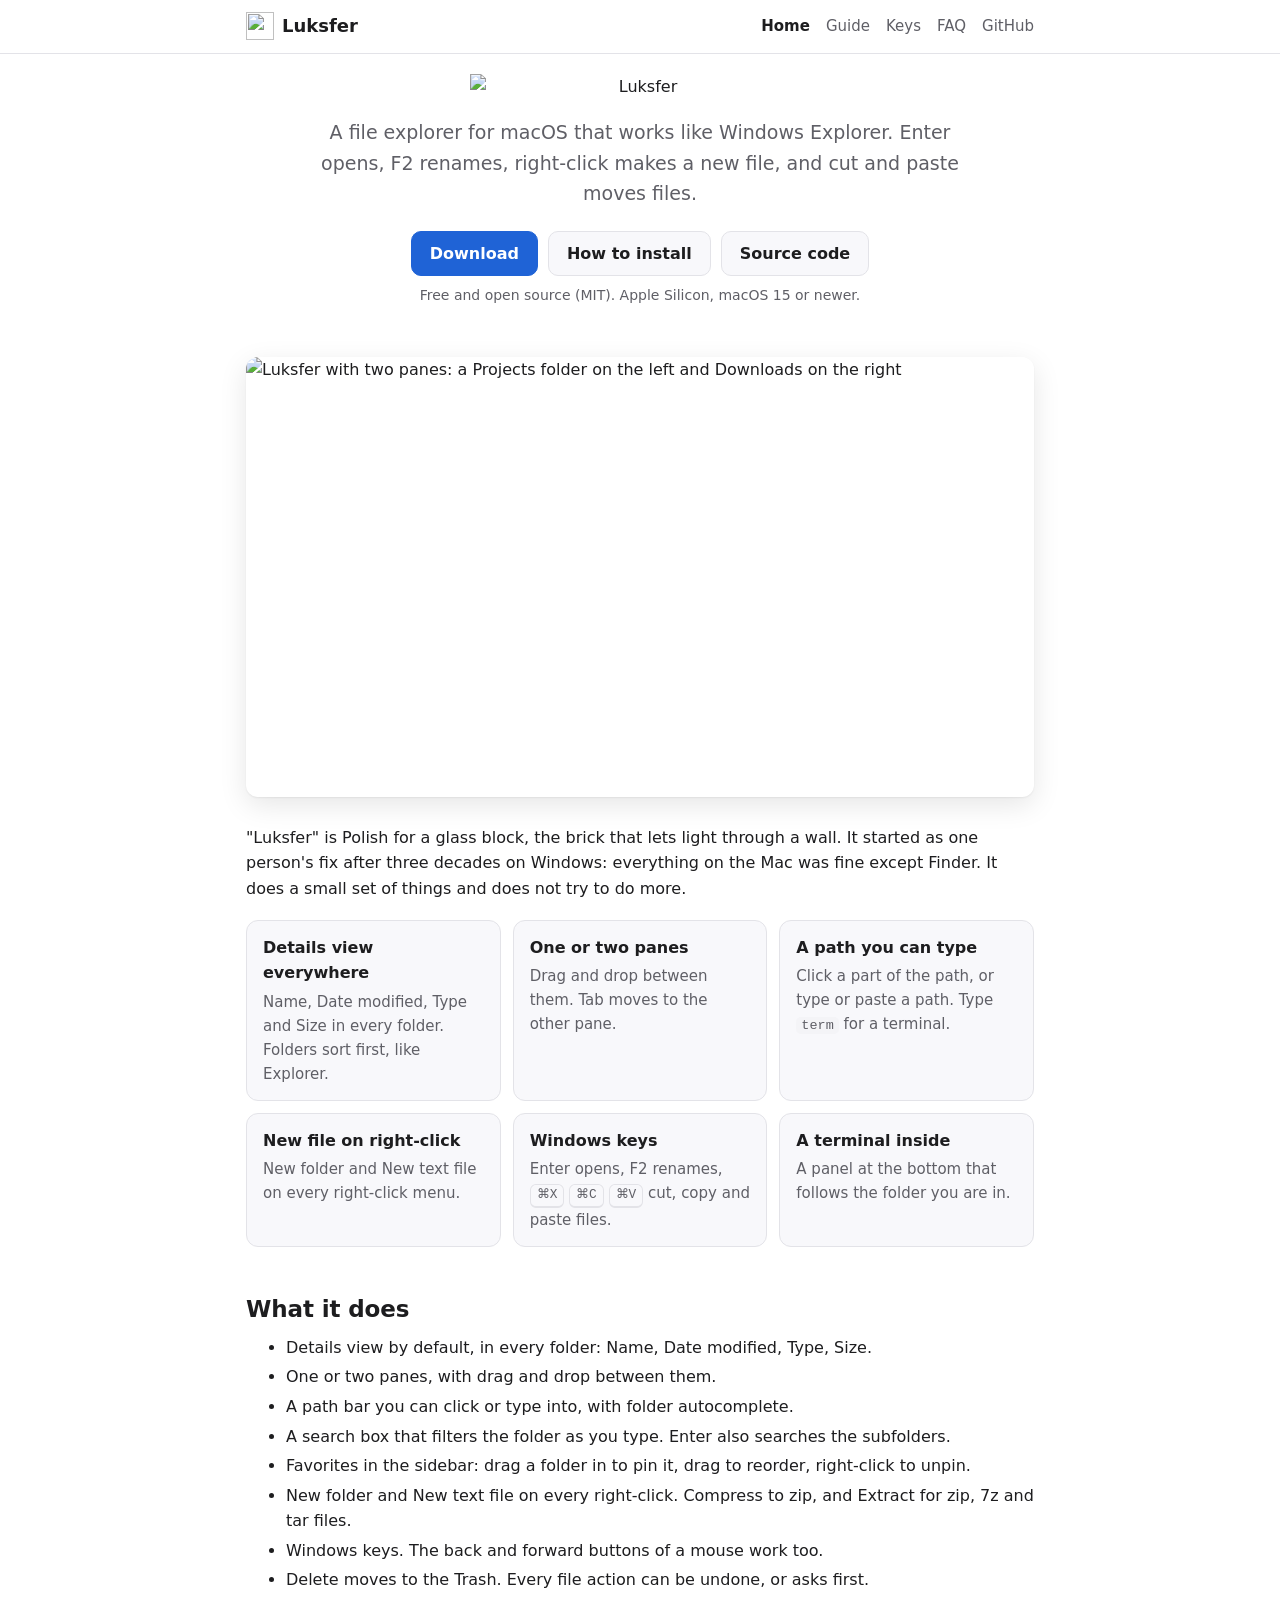
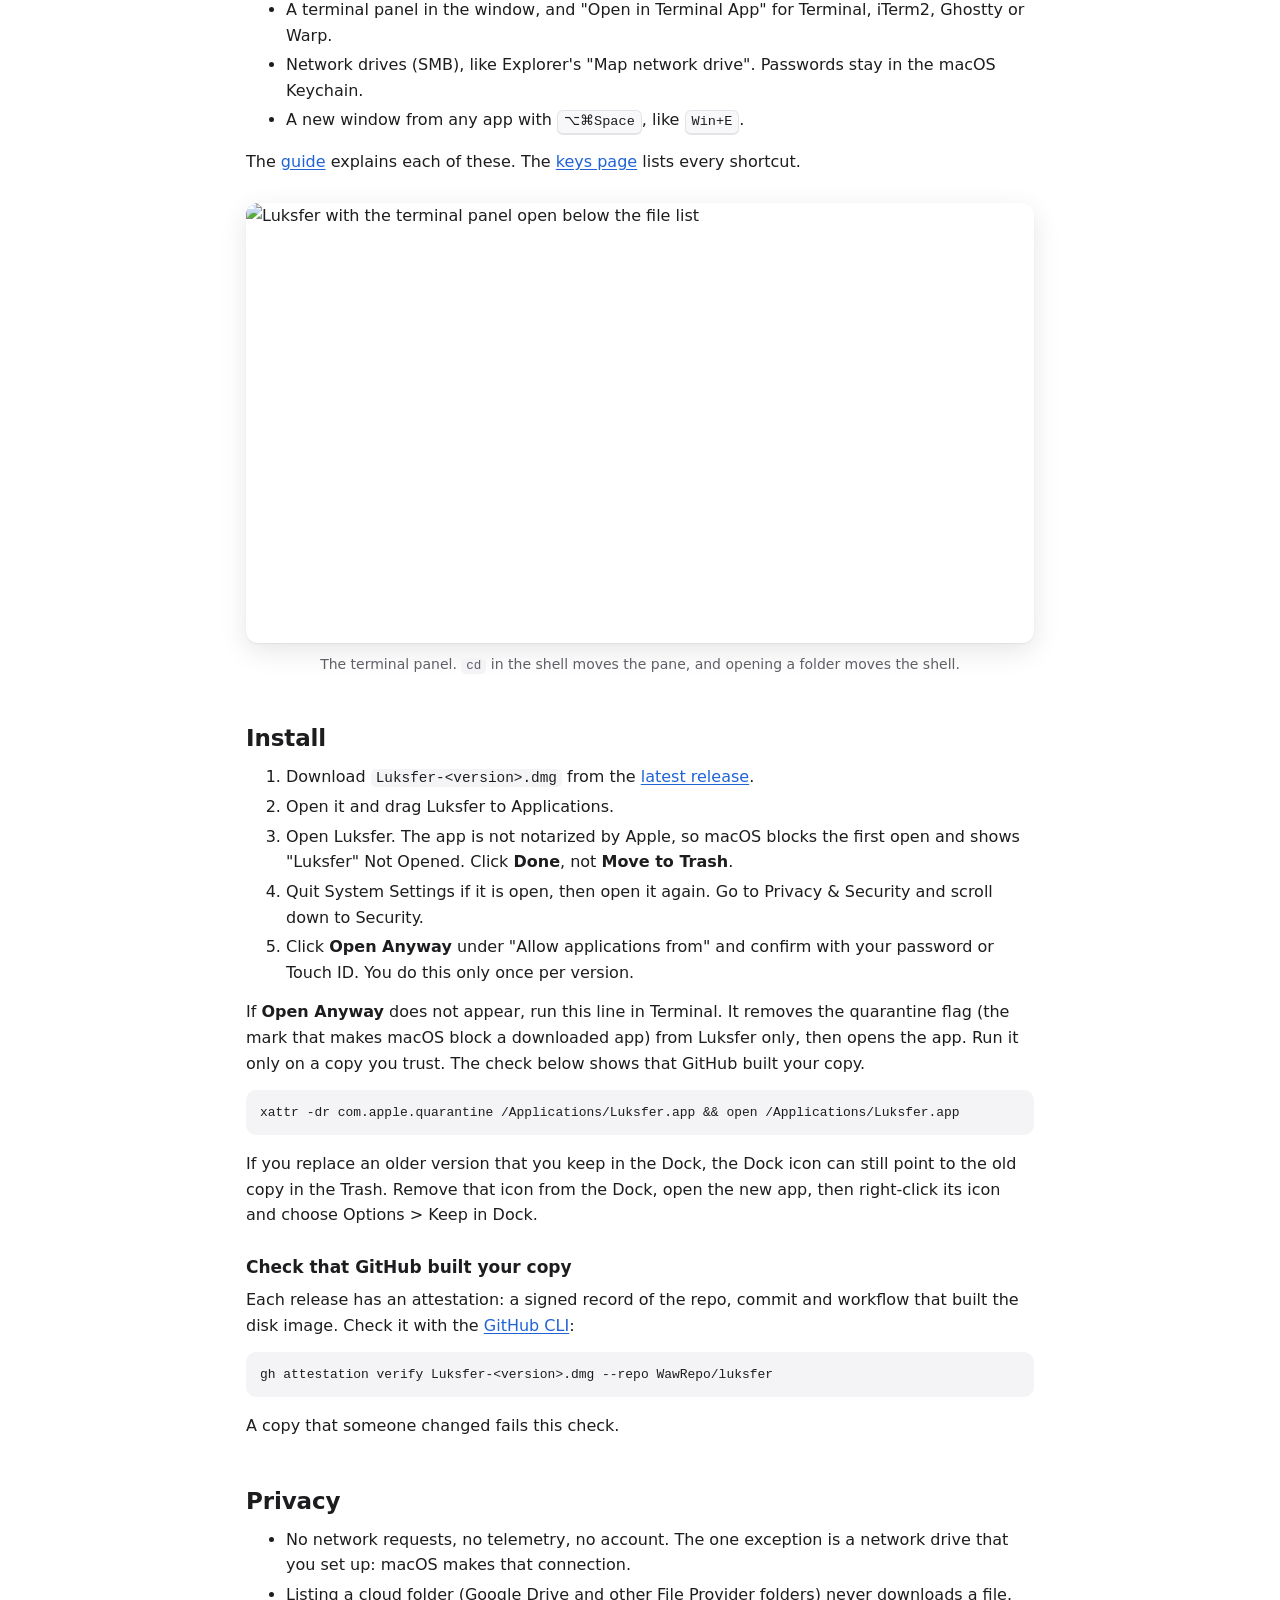
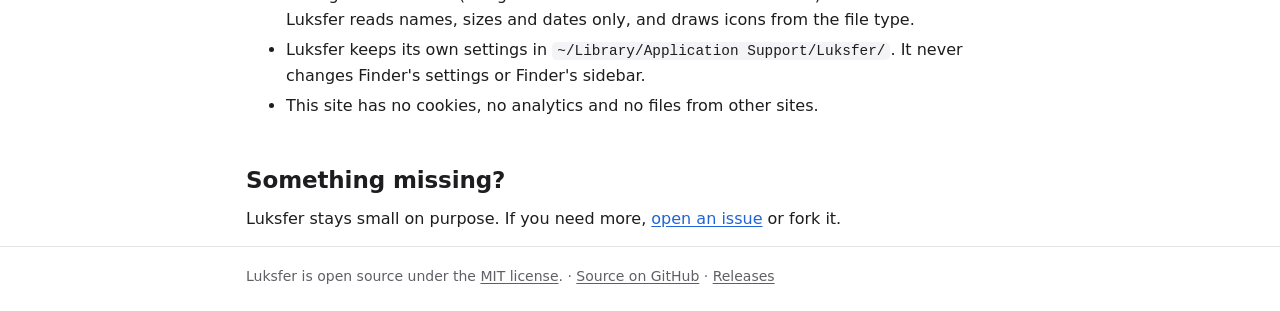
==== site/index.html @ f511fc3c "Add a docs site for GitHub Pages site/ holds four plain HTML pages: Home with the install steps, a G" ====
<!doctype html>
<html lang="en">
<head>
<meta charset="utf-8">
<meta name="viewport" content="width=device-width, initial-scale=1">
<title>Luksfer</title>
<meta name="description" content="Luksfer is a free, open source file explorer for macOS that works like Windows Explorer.">
<link rel="icon" href="images/favicon.png">
<link rel="stylesheet" href="style.css">
</head>
<body>
<header class="top">
  <div class="wrap">
    <a class="brand" href="./"><img src="images/icon.png" alt="">Luksfer</a>
    <nav>
      <a href="./" aria-current="page">Home</a>
      <a href="guide.html">Guide</a>
      <a href="keys.html">Keys</a>
      <a href="faq.html">FAQ</a>
      <a href="https://github.com/WawRepo/luksfer">GitHub</a>
    </nav>
  </div>
</header>

<main class="wrap">
  <section class="hero">
    <h1 class="hidden-title">Luksfer</h1>
    <img class="logo" src="images/logo.png" alt="Luksfer">
    <p class="lead">A file explorer for macOS that works like Windows Explorer. Enter opens, F2 renames,
      right-click makes a new file, and cut and paste moves files.</p>
    <div class="buttons">
      <a class="button primary" href="https://github.com/WawRepo/luksfer/releases/latest">Download</a>
      <a class="button" href="#install">How to install</a>
      <a class="button" href="https://github.com/WawRepo/luksfer">Source code</a>
    </div>
    <p class="muted small">Free and open source (MIT). Apple Silicon, macOS 15 or newer.</p>
  </section>

  <img class="shot" src="images/two-panes.png" width="1360" height="760"
       alt="Luksfer with two panes: a Projects folder on the left and Downloads on the right">

  <p>"Luksfer" is Polish for a glass block, the brick that lets light through a wall. It started as
    one person's fix after three decades on Windows: everything on the Mac was fine except Finder.
    It does a small set of things and does not try to do more.</p>

  <div class="cards">
    <div class="card"><h3>Details view everywhere</h3><p>Name, Date modified, Type and Size in every folder. Folders sort first, like Explorer.</p></div>
    <div class="card"><h3>One or two panes</h3><p>Drag and drop between them. Tab moves to the other pane.</p></div>
    <div class="card"><h3>A path you can type</h3><p>Click a part of the path, or type or paste a path. Type <code>term</code> for a terminal.</p></div>
    <div class="card"><h3>New file on right-click</h3><p>New folder and New text file on every right-click menu.</p></div>
    <div class="card"><h3>Windows keys</h3><p>Enter opens, F2 renames, <kbd>⌘X</kbd> <kbd>⌘C</kbd> <kbd>⌘V</kbd> cut, copy and paste files.</p></div>
    <div class="card"><h3>A terminal inside</h3><p>A panel at the bottom that follows the folder you are in.</p></div>
  </div>

  <h2>What it does</h2>
  <ul>
    <li>Details view by default, in every folder: Name, Date modified, Type, Size.</li>
    <li>One or two panes, with drag and drop between them.</li>
    <li>A path bar you can click or type into, with folder autocomplete.</li>
    <li>A search box that filters the folder as you type. Enter also searches the subfolders.</li>
    <li>Favorites in the sidebar: drag a folder in to pin it, drag to reorder, right-click to unpin.</li>
    <li>New folder and New text file on every right-click. Compress to zip, and Extract for zip, 7z and tar files.</li>
    <li>Windows keys. The back and forward buttons of a mouse work too.</li>
    <li>Delete moves to the Trash. Every file action can be undone, or asks first.</li>
    <li>A terminal panel in the window, and "Open in Terminal App" for Terminal, iTerm2, Ghostty or Warp.</li>
    <li>Network drives (SMB), like Explorer's "Map network drive". Passwords stay in the macOS Keychain.</li>
    <li>A new window from any app with <kbd>⌥⌘Space</kbd>, like <kbd>Win+E</kbd>.</li>
  </ul>
  <p>The <a href="guide.html">guide</a> explains each of these. The <a href="keys.html">keys page</a> lists every shortcut.</p>

  <figure>
    <img class="shot" src="images/terminal.png" width="1360" height="760"
         alt="Luksfer with the terminal panel open below the file list">
    <figcaption>The terminal panel. <code>cd</code> in the shell moves the pane, and opening a folder moves the shell.</figcaption>
  </figure>

  <h2 id="install">Install</h2>
  <ol>
    <li>Download <code>Luksfer-&lt;version&gt;.dmg</code> from the <a href="https://github.com/WawRepo/luksfer/releases/latest">latest release</a>.</li>
    <li>Open it and drag Luksfer to Applications.</li>
    <li>Open Luksfer. The app is not notarized by Apple, so macOS blocks the first open and shows
      "Luksfer" Not Opened. Click <strong>Done</strong>, not <strong>Move to Trash</strong>.</li>
    <li>Quit System Settings if it is open, then open it again. Go to Privacy &amp; Security and
      scroll down to Security.</li>
    <li>Click <strong>Open Anyway</strong> under "Allow applications from" and confirm with your
      password or Touch ID. You do this only once per version.</li>
  </ol>
  <p>If <strong>Open Anyway</strong> does not appear, run this line in Terminal. It removes the
    quarantine flag (the mark that makes macOS block a downloaded app) from Luksfer only, then opens
    the app. Run it only on a copy you trust. The check below shows that GitHub built your copy.</p>
  <pre><code>xattr -dr com.apple.quarantine /Applications/Luksfer.app &amp;&amp; open /Applications/Luksfer.app</code></pre>
  <p>If you replace an older version that you keep in the Dock, the Dock icon can still point to the
    old copy in the Trash. Remove that icon from the Dock, open the new app, then right-click its
    icon and choose Options &gt; Keep in Dock.</p>

  <h3 id="verify">Check that GitHub built your copy</h3>
  <p>Each release has an attestation: a signed record of the repo, commit and workflow that built the
    disk image. Check it with the <a href="https://cli.github.com">GitHub CLI</a>:</p>
  <pre><code>gh attestation verify Luksfer-&lt;version&gt;.dmg --repo WawRepo/luksfer</code></pre>
  <p>A copy that someone changed fails this check.</p>

  <h2>Privacy</h2>
  <ul>
    <li>No network requests, no telemetry, no account. The one exception is a network drive that you
      set up: macOS makes that connection.</li>
    <li>Listing a cloud folder (Google Drive and other File Provider folders) never downloads a file.
      Luksfer reads names, sizes and dates only, and draws icons from the file type.</li>
    <li>Luksfer keeps its own settings in <code>~/Library/Application Support/Luksfer/</code>. It never
      changes Finder's settings or Finder's sidebar.</li>
    <li>This site has no cookies, no analytics and no files from other sites.</li>
  </ul>

  <h2>Something missing?</h2>
  <p>Luksfer stays small on purpose. If you need more, <a href="https://github.com/WawRepo/luksfer/issues">open an issue</a>
    or fork it.</p>
</main>

<footer>
  <div class="wrap">
    Luksfer is open source under the <a href="https://github.com/WawRepo/luksfer/blob/main/LICENSE">MIT license</a>.
    · <a href="https://github.com/WawRepo/luksfer">Source on GitHub</a>
    · <a href="https://github.com/WawRepo/luksfer/releases">Releases</a>
  </div>
</footer>
</body>
</html>
---- site/style.css ----
/* Luksfer docs. System fonts only, no external files, light and dark. */
:root {
  --bg: #ffffff;
  --fg: #1d1d1f;
  --muted: #5f5f66;
  --line: #e3e3e8;
  --accent: #1f63d6;
  --accent-fg: #ffffff;
  --code-bg: #f4f4f7;
  --card: #f8f8fb;
  --shadow: 0 1px 2px rgba(0, 0, 0, .06), 0 8px 28px rgba(0, 0, 0, .10);
  color-scheme: light;
}
@media (prefers-color-scheme: dark) {
  :root:not([data-theme="light"]) {
    --bg: #151517;
    --fg: #ededf0;
    --muted: #a3a3ab;
    --line: #2d2d32;
    --accent: #6ea4ff;
    --accent-fg: #0b1a33;
    --code-bg: #222226;
    --card: #1c1c1f;
    --shadow: 0 1px 2px rgba(0, 0, 0, .4), 0 8px 28px rgba(0, 0, 0, .45);
    color-scheme: dark;
  }
}
:root[data-theme="dark"] {
  --bg: #151517;
  --fg: #ededf0;
  --muted: #a3a3ab;
  --line: #2d2d32;
  --accent: #6ea4ff;
  --accent-fg: #0b1a33;
  --code-bg: #222226;
  --card: #1c1c1f;
  --shadow: 0 1px 2px rgba(0, 0, 0, .4), 0 8px 28px rgba(0, 0, 0, .45);
  color-scheme: dark;
}

* { box-sizing: border-box; }
html { -webkit-text-size-adjust: 100%; }
body {
  margin: 0;
  background: var(--bg);
  color: var(--fg);
  font: 16px/1.6 -apple-system, BlinkMacSystemFont, "Segoe UI", system-ui, sans-serif;
}
a { color: var(--accent); text-underline-offset: 2px; }
img { max-width: 100%; height: auto; }

.wrap { max-width: 820px; margin: 0 auto; padding: 0 16px; }

/* Header */
.top { border-bottom: 1px solid var(--line); }
.top .wrap { display: flex; flex-wrap: wrap; align-items: center; gap: 8px 20px; padding-top: 12px; padding-bottom: 12px; }
.brand { display: flex; align-items: center; gap: 8px; color: var(--fg); text-decoration: none; font-weight: 600; font-size: 18px; }
.brand img { width: 28px; height: 28px; }
.top nav { display: flex; flex-wrap: wrap; gap: 4px 16px; margin-left: auto; }
.top nav a { color: var(--muted); text-decoration: none; font-size: 15px; padding: 2px 0; }
.top nav a:hover { color: var(--fg); }
.top nav a[aria-current="page"] { color: var(--fg); font-weight: 600; }

/* Text */
main { padding: 28px 0 48px; }
h1 { font-size: 32px; line-height: 1.2; margin: 0 0 12px; letter-spacing: -.01em; }
h2 { font-size: 23px; line-height: 1.3; margin: 44px 0 10px; padding-top: 4px; letter-spacing: -.005em; }
h3 { font-size: 17px; margin: 26px 0 6px; }
p, ul, ol { margin: 0 0 14px; }
li { margin: 4px 0; }
.lead { font-size: 19px; color: var(--muted); max-width: 640px; }
.muted { color: var(--muted); }
code, kbd, pre { font-family: ui-monospace, SFMono-Regular, Menlo, monospace; font-size: .9em; }
code { background: var(--code-bg); padding: 1px 5px; border-radius: 5px; }
pre { background: var(--code-bg); padding: 12px 14px; border-radius: 10px; overflow-x: auto; line-height: 1.45; margin: 0 0 16px; }
pre code { background: none; padding: 0; }
kbd {
  display: inline-block; min-width: 1.6em; padding: 0 6px; text-align: center;
  border: 1px solid var(--line); border-bottom-width: 2px; border-radius: 6px;
  background: var(--card); font-size: .85em; line-height: 1.6; white-space: nowrap;
}

/* Home */
.hidden-title { position: absolute; width: 1px; height: 1px; overflow: hidden; clip: rect(0 0 0 0); white-space: nowrap; }
.hero { text-align: center; padding: 12px 0 8px; }
.hero .logo { width: 340px; max-width: 80%; margin: 8px auto 18px; display: block; }
.hero .lead { margin: 0 auto 22px; }
.buttons { display: flex; flex-wrap: wrap; justify-content: center; gap: 10px; margin-bottom: 8px; }
.button {
  display: inline-block; padding: 9px 18px; border-radius: 10px; font-weight: 600; text-decoration: none;
  border: 1px solid var(--line); color: var(--fg); background: var(--card);
}
.button.primary { background: var(--accent); color: var(--accent-fg); border-color: var(--accent); }
.small { font-size: 14px; }
.shot { display: block; margin: 28px auto; border-radius: 12px; box-shadow: var(--shadow); }
figure { margin: 28px 0; }
figure .shot { margin: 0 auto 10px; }
figcaption { text-align: center; color: var(--muted); font-size: 14px; }

.cards { display: grid; grid-template-columns: repeat(auto-fit, minmax(220px, 1fr)); gap: 12px; margin: 18px 0; }
.card { border: 1px solid var(--line); background: var(--card); border-radius: 12px; padding: 14px 16px; }
.card h3 { margin: 0 0 4px; font-size: 16px; }
.card p { margin: 0; color: var(--muted); font-size: 15px; }

.note { border-left: 3px solid var(--accent); background: var(--card); padding: 10px 14px; border-radius: 0 10px 10px 0; margin: 0 0 16px; }

/* Tables */
.table { overflow-x: auto; margin: 0 0 18px; }
table { border-collapse: collapse; width: 100%; font-size: 15px; }
th, td { text-align: left; padding: 7px 10px; border-bottom: 1px solid var(--line); vertical-align: top; }
th { font-weight: 600; color: var(--muted); font-size: 13px; text-transform: uppercase; letter-spacing: .04em; }
td:first-child { white-space: nowrap; }

/* Guide: list of sections */
.toc { columns: 2 220px; padding-left: 20px; }

/* FAQ */
details { border-bottom: 1px solid var(--line); padding: 10px 0; }
details summary { cursor: pointer; font-weight: 600; }
details[open] summary { margin-bottom: 8px; }
details p:last-child, details ul:last-child { margin-bottom: 4px; }

/* Footer */
footer { border-top: 1px solid var(--line); color: var(--muted); font-size: 14px; }
footer .wrap { padding-top: 18px; padding-bottom: 28px; }
footer a { color: var(--muted); }
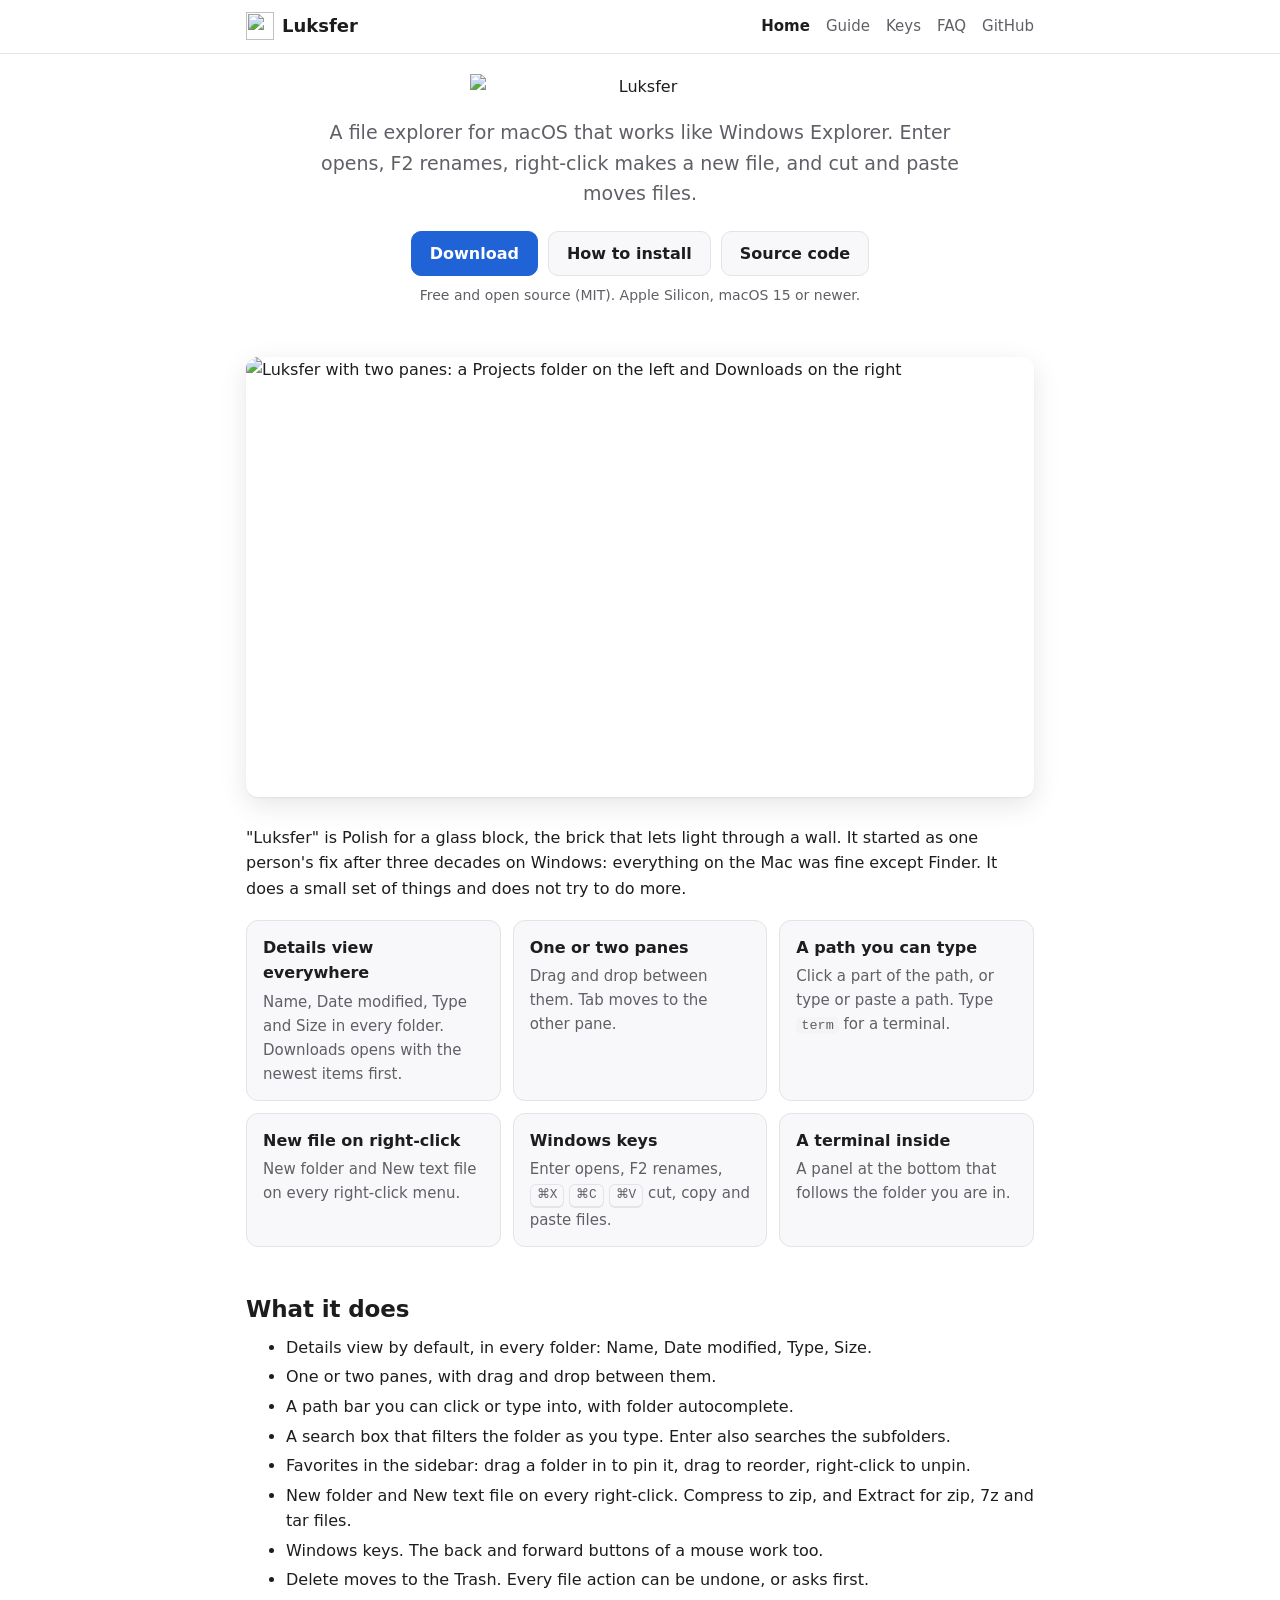
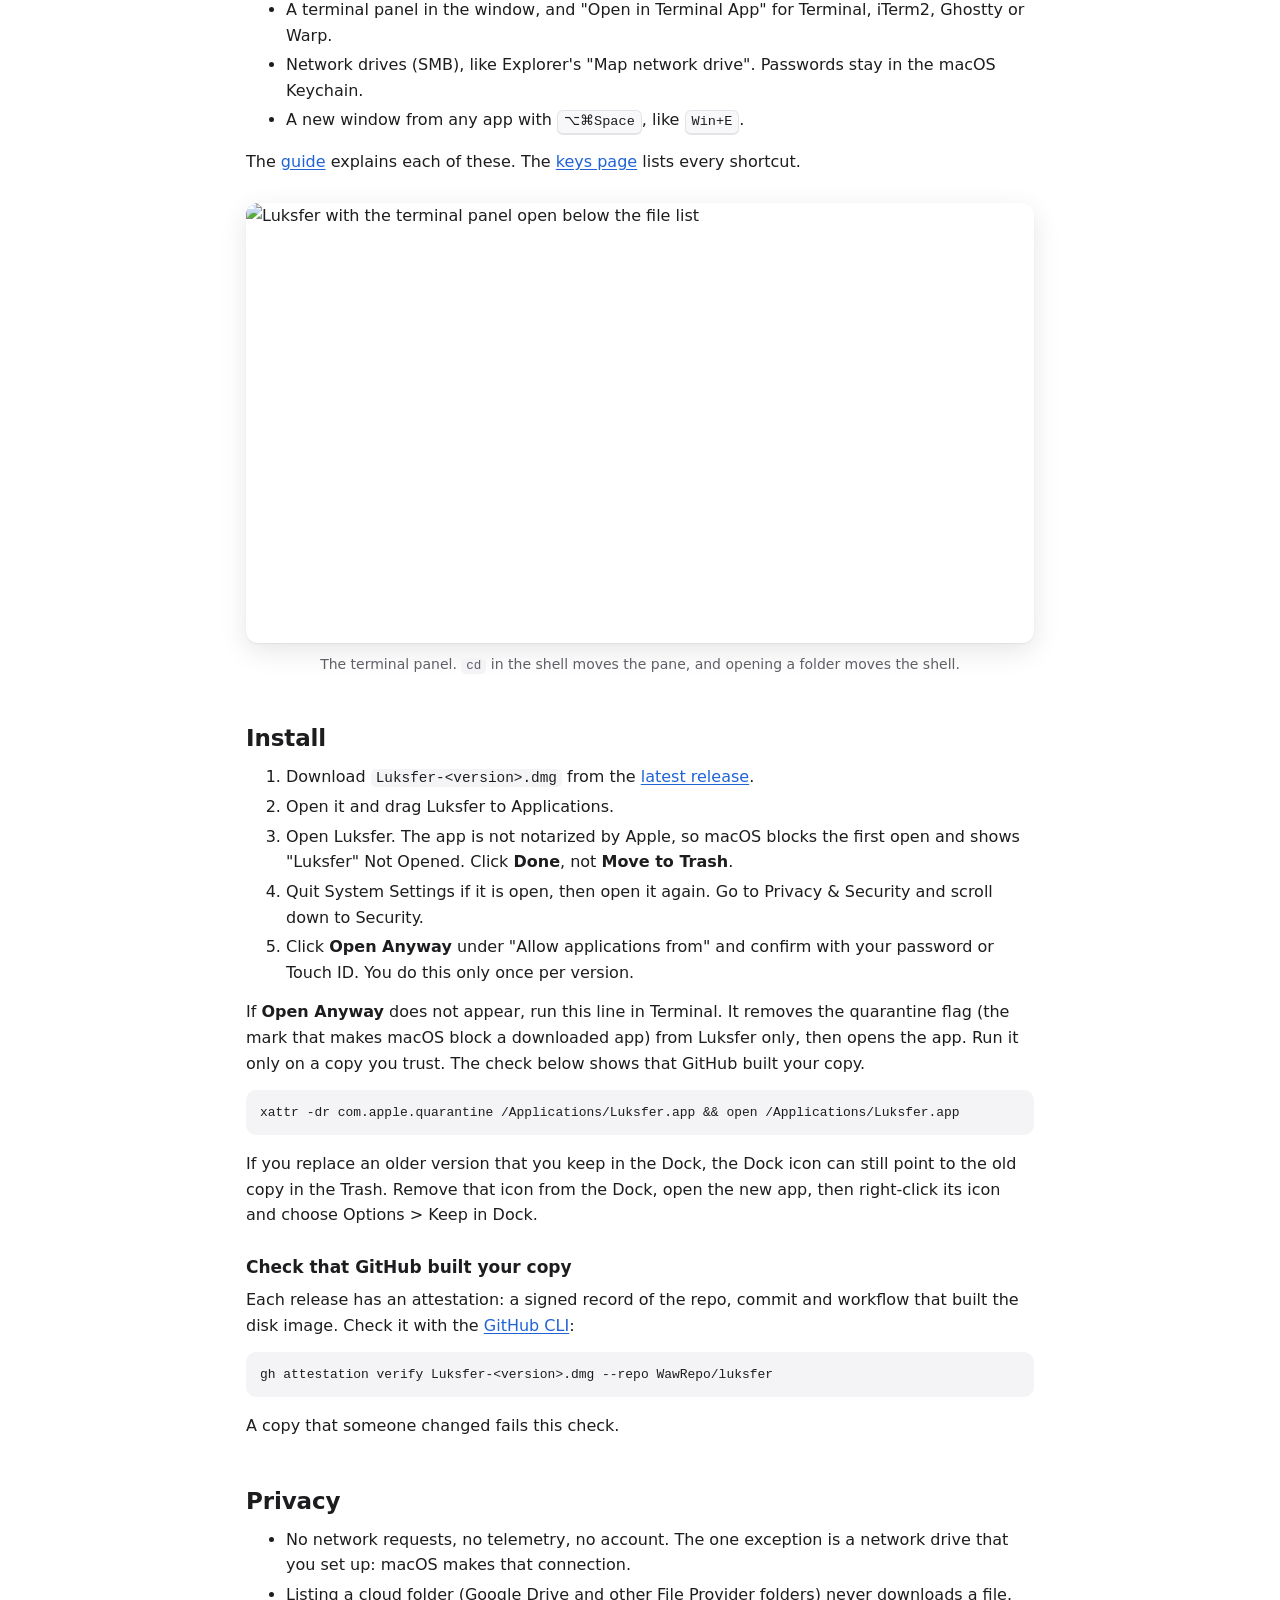
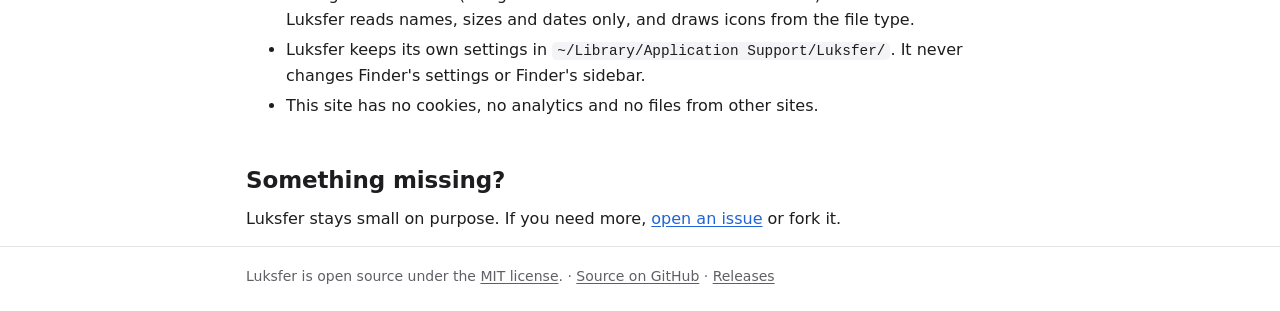
==== commit 5f63f619: "Sort: folders and files sort together; Downloads opens newest first A folder was always kept apart f" ====
--- a/site/index.html
+++ b/site/index.html
@@ -44,7 +44,7 @@
     It does a small set of things and does not try to do more.</p>
 
   <div class="cards">
-    <div class="card"><h3>Details view everywhere</h3><p>Name, Date modified, Type and Size in every folder. Folders sort first, like Explorer.</p></div>
+    <div class="card"><h3>Details view everywhere</h3><p>Name, Date modified, Type and Size in every folder. Downloads opens with the newest items first.</p></div>
     <div class="card"><h3>One or two panes</h3><p>Drag and drop between them. Tab moves to the other pane.</p></div>
     <div class="card"><h3>A path you can type</h3><p>Click a part of the path, or type or paste a path. Type <code>term</code> for a terminal.</p></div>
     <div class="card"><h3>New file on right-click</h3><p>New folder and New text file on every right-click menu.</p></div>
